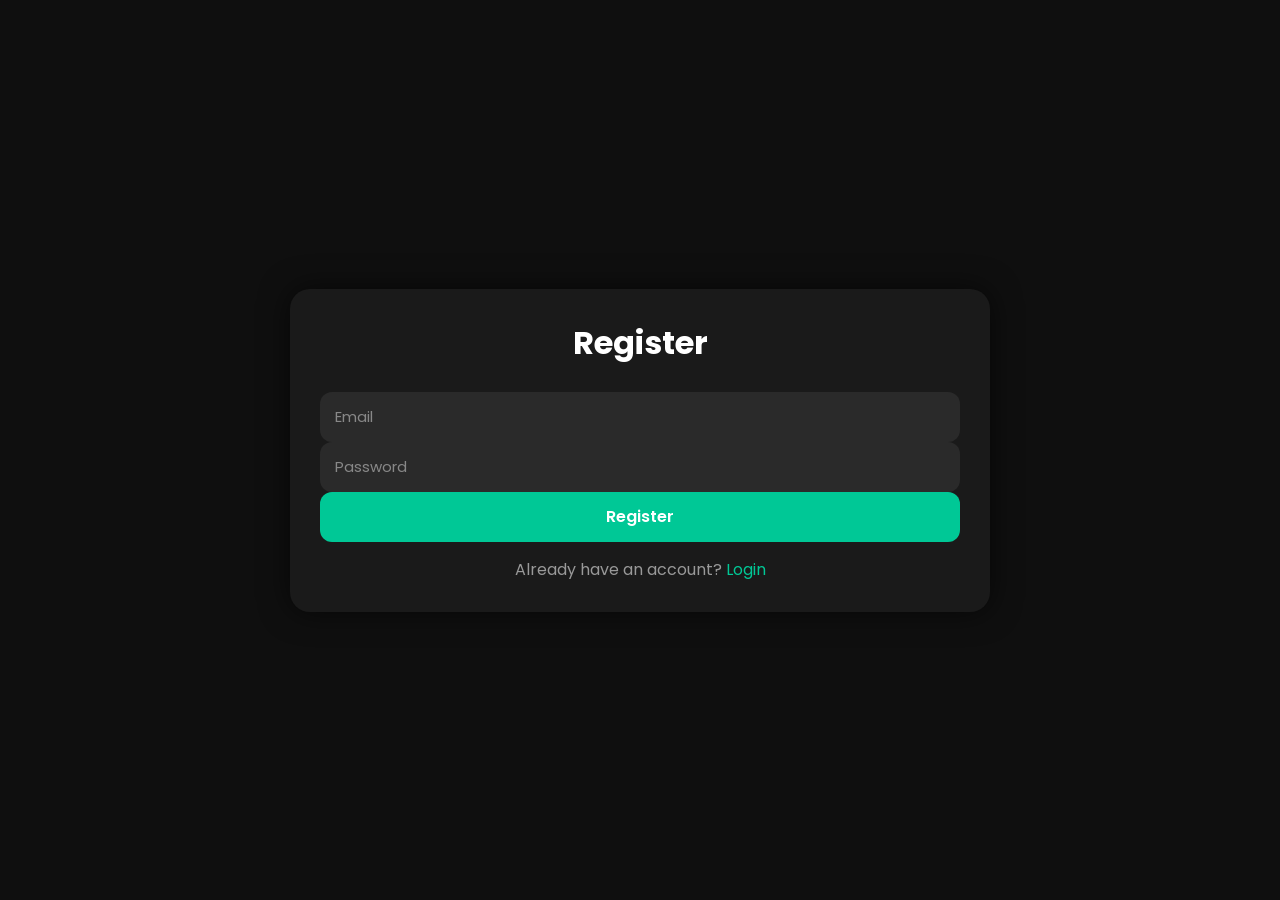
==== register.html @ 64394c1f "Add files via upload" ====
<!DOCTYPE html>
<html>
<head>
    <title>Register</title>
    <link rel="stylesheet" href="style.css">
</head>
<body>

<div class="container">

    <h2>Register</h2>

    <input type="email"
           id="email"
           placeholder="Email"
           required>

    <input type="password"
           id="password"
           placeholder="Password"
           required
           onkeypress="if(event.key==='Enter') register()">

    <button onclick="register()">Register</button>

    <p>
        Already have an account?
        <a href="index.html">Login</a>
    </p>

</div>

<script src="main.js"></script>

</body>
</html>
---- style.css ----
@import url('https://fonts.googleapis.com/css2?family=Poppins:wght@300;400;500;600;700&display=swap');

*{
    margin:0;
    padding:0;
    box-sizing:border-box;
    font-family:'Poppins',sans-serif;
}

body{
    min-height:100vh;
    display:flex;
    justify-content:center;
    align-items:center;
    background:#0f0f0f;
    padding:20px;
}

/* Main Container */

.container{
    width:100%;
    max-width:700px;
    background:#1a1a1a;
    border-radius:20px;
    padding:30px;
    box-shadow:0 0 30px rgba(0,0,0,0.6);
    animation:fadeIn .8s ease;
}

@keyframes fadeIn{
    from{
        opacity:0;
        transform:translateY(30px);
    }
    to{
        opacity:1;
        transform:translateY(0);
    }
}

h2{
    text-align:center;
    color:white;
    margin-bottom:25px;
    font-size:32px;
}

/* Inputs */

input[type="email"],
input[type="password"],
input[type="text"]{
    width:100%;
    height:50px;
    padding:0 15px;
    border:none;
    border-radius:12px;
    background:#2a2a2a;
    color:white;
    font-size:15px;
    transition:.3s;
}

input::placeholder{
    color:#888;
}

input:focus{
    outline:none;
    box-shadow:0 0 12px rgba(0,200,150,.4);
}

/* Login/Register Button */

.container > button{
    width:100%;
    height:50px;
    border:none;
    border-radius:12px;
    background:#00c896;
    color:white;
    font-size:16px;
    font-weight:600;
    cursor:pointer;
    transition:.3s;
}

.container > button:hover{
    transform:translateY(-2px);
    background:#00b184;
}

/* Links */

p{
    text-align:center;
    color:#999;
    margin-top:15px;
}

a{
    color:#00c896;
    text-decoration:none;
}

a:hover{
    text-decoration:underline;
}

/* Add Todo Section */

.add-todo{
    display:flex;
    align-items:center;
    gap:12px;
    width:100%;
    margin-bottom:25px;
}

.add-todo input{
    flex:1;
    margin:0;
}

.add-todo button{
    width:120px;
    height:50px;
    border:none;
    border-radius:12px;
    background:#00c896;
    color:white;
    font-size:15px;
    font-weight:600;
    cursor:pointer;
    transition:.3s;
}

.add-todo button:hover{
    background:#00b184;
    transform:translateY(-2px);
}

/* Todo List */

.todo-cards{
    display:flex;
    flex-direction:column;
    gap:12px;
}

/* Todo Card */

.todo-card{
    display:flex;
    align-items:center;
    gap:15px;
    width:100%;
    min-height:65px;
    padding:15px;
    background:#242424;
    border-radius:12px;
    border:1px solid #333;
    animation:slideUp .4s ease;
    transition:.3s;
}

.todo-card:hover{
    transform:translateX(5px);
    border-color:#00c896;
}

@keyframes slideUp{
    from{
        opacity:0;
        transform:translateY(20px);
    }
    to{
        opacity:1;
        transform:translateY(0);
    }
}

.todo-card input[type="checkbox"]{
    width:20px;
    height:20px;
    margin:0;
    cursor:pointer;
}

.todo-card span{
    flex:1;
    color:white;
    font-size:16px;
    font-weight:500;
}

.todo-card button{
    width:90px;
    height:40px;
    border:none;
    border-radius:8px;
    background:#ff4444;
    color:white;
    font-weight:600;
    cursor:pointer;
    transition:.3s;
}

.todo-card button:hover{
    background:#e53935;
}

/* Empty Message */

#empty-message{
    text-align:center;
    color:#888;
    padding:20px;
}

/* Mobile */

@media(max-width:600px){

    .container{
        padding:20px;
    }

    .add-todo{
        flex-direction:column;
    }

    .add-todo button{
        width:100%;
    }

    .todo-card{
        flex-wrap:wrap;
    }

    .todo-card button{
        width:100%;
    }
}
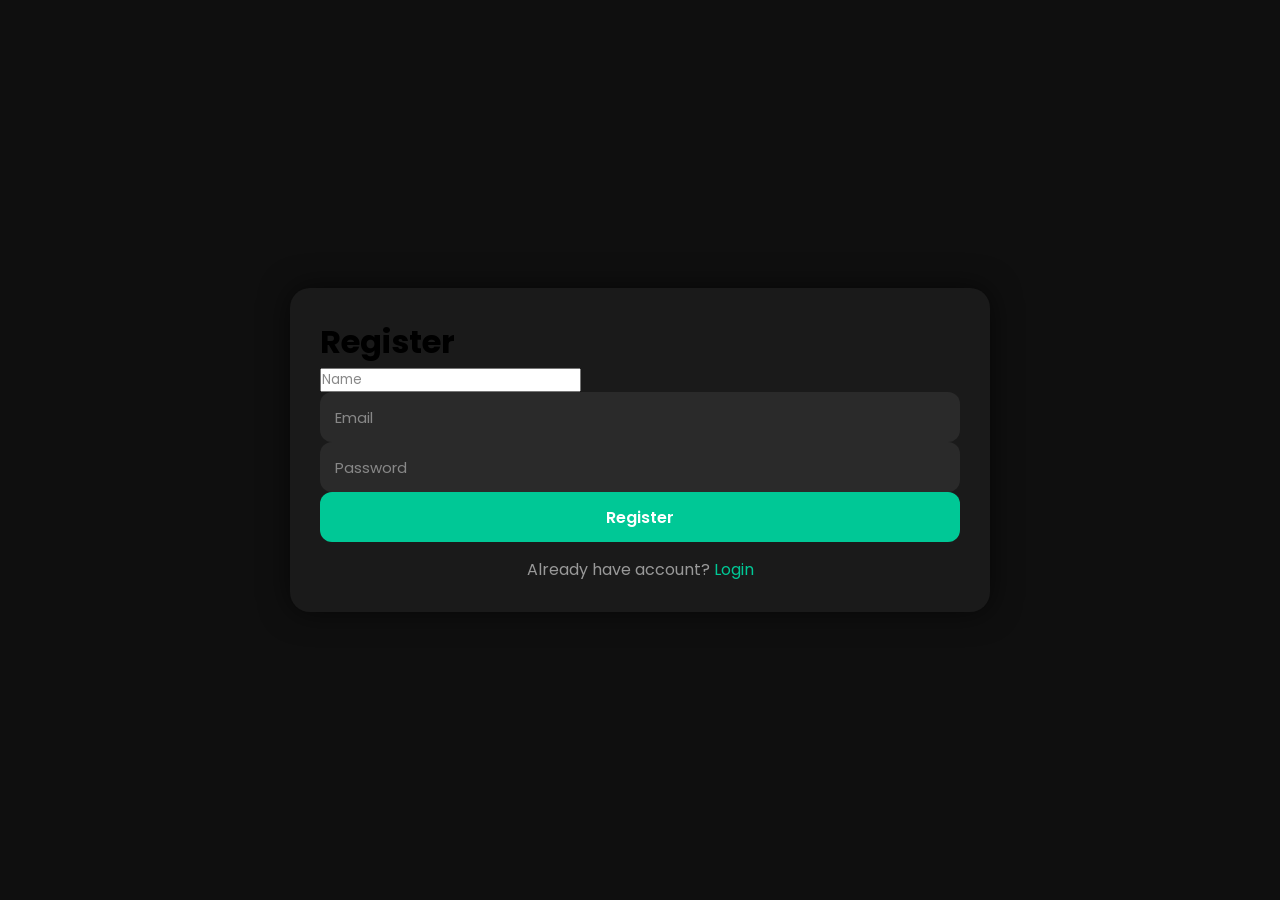
==== commit 694f3acf: "Update register.html" ====
--- a/register.html
+++ b/register.html
@@ -1,36 +1,60 @@
 <!DOCTYPE html>
 <html>
+
 <head>
-    <title>Register</title>
-    <link rel="stylesheet" href="style.css">
+
+<title>Register</title>
+
+<link rel="stylesheet" href="style.css">
+
 </head>
+
+
 <body>
+
 
 <div class="container">
 
-    <h2>Register</h2>
 
-    <input type="email"
-           id="email"
-           placeholder="Email"
-           required>
+<h1>Register</h1>
 
-    <input type="password"
-           id="password"
-           placeholder="Password"
-           required
-           onkeypress="if(event.key==='Enter') register()">
 
-    <button onclick="register()">Register</button>
+<input id="name"
+       placeholder="Name">
 
-    <p>
-        Already have an account?
-        <a href="index.html">Login</a>
-    </p>
+
+<input id="email"
+       type="email"
+       placeholder="Email">
+
+
+<input id="password"
+       type="password"
+       placeholder="Password">
+
+
+
+<button onclick="register()">
+Register
+</button>
+
+
+
+<p>
+Already have account?
+<a href="index.html">
+Login
+</a>
+</p>
+
 
 </div>
 
+
+
 <script src="main.js"></script>
 
+
 </body>
-</html>+
+</html>
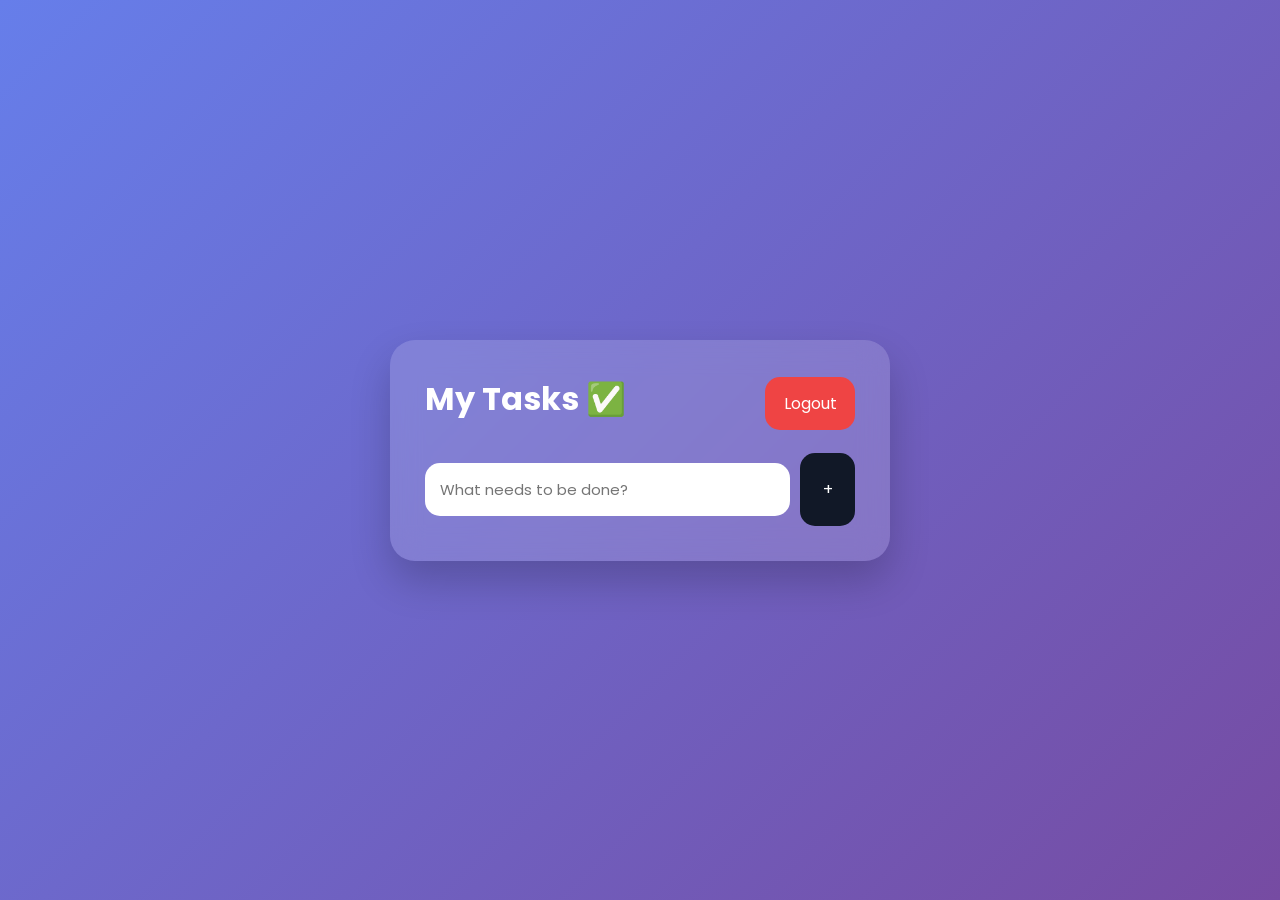
==== commit 38b27a75: "commit the files" ====
--- a/register.html
+++ b/register.html
@@ -1,51 +1,83 @@
 <!DOCTYPE html>
-<html>
+
+<html lang="en">
+
 
 <head>
 
-<title>Register</title>
+<meta charset="UTF-8">
+
+<meta name="viewport"
+content="width=device-width,initial-scale=1.0">
+
+
+<title>My Todos</title>
+
 
 <link rel="stylesheet" href="style.css">
+
 
 </head>
 
 
-<body>
 
-
-<div class="container">
-
-
-<h1>Register</h1>
-
-
-<input id="name"
-       placeholder="Name">
-
-
-<input id="email"
-       type="email"
-       placeholder="Email">
-
-
-<input id="password"
-       type="password"
-       placeholder="Password">
+<body onload="loadTodos()">
 
 
 
-<button onclick="register()">
-Register
+<div class="background"></div>
+
+
+<div class="card todo-card">
+
+
+
+<div class="header">
+
+
+<h1>
+My Tasks ✅
+</h1>
+
+
+<button class="logout"
+onclick="logout()">
+
+Logout
+
 </button>
 
 
+</div>
 
-<p>
-Already have account?
-<a href="index.html">
-Login
-</a>
-</p>
+
+
+
+<div class="add-box">
+
+
+<input
+id="todoTitle"
+placeholder="What needs to be done?">
+
+
+<button onclick="addTodo()">
+
++
+
+</button>
+
+
+</div>
+
+
+
+
+<ul id="todoList">
+
+</ul>
+
+
 
 
 </div>
@@ -57,4 +89,4 @@
 
 </body>
 
-</html>
+</html>
--- a/style.css
+++ b/style.css
@@ -1,245 +1,379 @@
 @import url('https://fonts.googleapis.com/css2?family=Poppins:wght@300;400;500;600;700&display=swap');
 
+
 *{
-    margin:0;
-    padding:0;
-    box-sizing:border-box;
-    font-family:'Poppins',sans-serif;
-}
+
+margin:0;
+padding:0;
+box-sizing:border-box;
+font-family:'Poppins',sans-serif;
+
+}
+
 
 body{
-    min-height:100vh;
-    display:flex;
-    justify-content:center;
-    align-items:center;
-    background:#0f0f0f;
-    padding:20px;
-}
-
-/* Main Container */
-
-.container{
-    width:100%;
-    max-width:700px;
-    background:#1a1a1a;
-    border-radius:20px;
-    padding:30px;
-    box-shadow:0 0 30px rgba(0,0,0,0.6);
-    animation:fadeIn .8s ease;
-}
-
-@keyframes fadeIn{
-    from{
-        opacity:0;
-        transform:translateY(30px);
-    }
-    to{
-        opacity:1;
-        transform:translateY(0);
-    }
-}
-
-h2{
-    text-align:center;
-    color:white;
-    margin-bottom:25px;
-    font-size:32px;
-}
-
-/* Inputs */
-
-input[type="email"],
-input[type="password"],
-input[type="text"]{
-    width:100%;
-    height:50px;
-    padding:0 15px;
-    border:none;
-    border-radius:12px;
-    background:#2a2a2a;
-    color:white;
-    font-size:15px;
-    transition:.3s;
-}
-
-input::placeholder{
-    color:#888;
-}
-
-input:focus{
-    outline:none;
-    box-shadow:0 0 12px rgba(0,200,150,.4);
-}
-
-/* Login/Register Button */
-
-.container > button{
-    width:100%;
-    height:50px;
-    border:none;
-    border-radius:12px;
-    background:#00c896;
-    color:white;
-    font-size:16px;
-    font-weight:600;
-    cursor:pointer;
-    transition:.3s;
-}
-
-.container > button:hover{
-    transform:translateY(-2px);
-    background:#00b184;
-}
-
-/* Links */
+
+min-height:100vh;
+
+display:flex;
+
+justify-content:center;
+
+align-items:center;
+
+overflow:hidden;
+
+
+}
+
+
+.background{
+
+
+position:absolute;
+
+width:100%;
+
+height:100%;
+
+background:
+linear-gradient(
+135deg,
+#667eea,
+#764ba2
+);
+
+
+animation:bgmove 8s infinite alternate;
+
+
+}
+
+
+@keyframes bgmove{
+
+
+from{
+
+transform:scale(1);
+
+}
+
+
+to{
+
+transform:scale(1.2);
+
+}
+
+
+}
+
+
+
+.card{
+
+
+position:relative;
+
+width:400px;
+
+padding:35px;
+
+background:
+rgba(255,255,255,0.15);
+
+
+backdrop-filter:blur(15px);
+
+
+border-radius:25px;
+
+
+box-shadow:
+0 20px 40px rgba(0,0,0,0.2);
+
+
+animation:slide 0.8s;
+
+
+color:white;
+
+
+}
+
+
+
+@keyframes slide{
+
+
+from{
+
+opacity:0;
+
+transform:translateY(50px);
+
+}
+
+
+to{
+
+opacity:1;
+
+transform:translateY(0);
+
+}
+
+
+}
+
+
+
+
+h1{
+
+text-align:center;
+
+margin-bottom:10px;
+
+}
+
+
+.subtitle{
+
+
+text-align:center;
+
+margin-bottom:25px;
+
+opacity:.8;
+
+}
+
+
+
+input{
+
+
+width:100%;
+
+padding:15px;
+
+margin:10px 0;
+
+
+border:none;
+
+outline:none;
+
+
+border-radius:15px;
+
+
+background:white;
+
+
+font-size:15px;
+
+
+}
+
+
+
+
+button{
+
+
+width:100%;
+
+padding:14px;
+
+
+border:none;
+
+
+border-radius:15px;
+
+
+background:#111827;
+
+
+color:white;
+
+
+font-size:16px;
+
+
+cursor:pointer;
+
+
+transition:.3s;
+
+
+}
+
+
+
+button:hover{
+
+
+transform:translateY(-3px);
+
+
+background:#000;
+
+
+}
+
+
+
+a{
+
+color:#fff;
+
+font-weight:600;
+
+}
+
+
 
 p{
-    text-align:center;
-    color:#999;
-    margin-top:15px;
-}
-
-a{
-    color:#00c896;
-    text-decoration:none;
-}
-
-a:hover{
-    text-decoration:underline;
-}
-
-/* Add Todo Section */
-
-.add-todo{
-    display:flex;
-    align-items:center;
-    gap:12px;
-    width:100%;
-    margin-bottom:25px;
-}
-
-.add-todo input{
-    flex:1;
-    margin:0;
-}
-
-.add-todo button{
-    width:120px;
-    height:50px;
-    border:none;
-    border-radius:12px;
-    background:#00c896;
-    color:white;
-    font-size:15px;
-    font-weight:600;
-    cursor:pointer;
-    transition:.3s;
-}
-
-.add-todo button:hover{
-    background:#00b184;
-    transform:translateY(-2px);
-}
-
-/* Todo List */
-
-.todo-cards{
-    display:flex;
-    flex-direction:column;
-    gap:12px;
-}
-
-/* Todo Card */
+
+text-align:center;
+
+margin-top:20px;
+
+}
+
+
+
+
+/* Todo */
+
 
 .todo-card{
-    display:flex;
-    align-items:center;
-    gap:15px;
-    width:100%;
-    min-height:65px;
-    padding:15px;
-    background:#242424;
-    border-radius:12px;
-    border:1px solid #333;
-    animation:slideUp .4s ease;
-    transition:.3s;
-}
-
-.todo-card:hover{
-    transform:translateX(5px);
-    border-color:#00c896;
-}
-
-@keyframes slideUp{
-    from{
-        opacity:0;
-        transform:translateY(20px);
-    }
-    to{
-        opacity:1;
-        transform:translateY(0);
-    }
-}
-
-.todo-card input[type="checkbox"]{
-    width:20px;
-    height:20px;
-    margin:0;
-    cursor:pointer;
-}
-
-.todo-card span{
-    flex:1;
-    color:white;
-    font-size:16px;
-    font-weight:500;
-}
-
-.todo-card button{
-    width:90px;
-    height:40px;
-    border:none;
-    border-radius:8px;
-    background:#ff4444;
-    color:white;
-    font-weight:600;
-    cursor:pointer;
-    transition:.3s;
-}
-
-.todo-card button:hover{
-    background:#e53935;
-}
-
-/* Empty Message */
-
-#empty-message{
-    text-align:center;
-    color:#888;
-    padding:20px;
-}
-
-/* Mobile */
-
-@media(max-width:600px){
-
-    .container{
-        padding:20px;
-    }
-
-    .add-todo{
-        flex-direction:column;
-    }
-
-    .add-todo button{
-        width:100%;
-    }
-
-    .todo-card{
-        flex-wrap:wrap;
-    }
-
-    .todo-card button{
-        width:100%;
-    }
+
+width:500px;
+
+}
+
+
+
+.header{
+
+
+display:flex;
+
+justify-content:space-between;
+
+align-items:center;
+
+
+}
+
+
+
+.logout{
+
+
+width:90px;
+
+background:#ef4444;
+
+
+}
+
+
+
+.add-box{
+
+
+display:flex;
+
+gap:10px;
+
+margin-top:20px;
+
+
+}
+
+
+
+.add-box button{
+
+
+width:60px;
+
+
+}
+
+
+
+li{
+
+
+list-style:none;
+
+
+margin-top:15px;
+
+
+padding:15px;
+
+
+background:
+rgba(255,255,255,.2);
+
+
+border-radius:15px;
+
+
+display:flex;
+
+
+justify-content:space-between;
+
+
+animation:pop .4s;
+
+
+}
+
+
+
+@keyframes pop{
+
+
+from{
+
+transform:scale(.8);
+
+opacity:0;
+
+}
+
+
+to{
+
+transform:scale(1);
+
+opacity:1;
+
+}
+
+
+}
+
+
+
+.delete{
+
+
+width:auto;
+
+padding:8px 12px;
+
+background:#ef4444;
+
+
 }
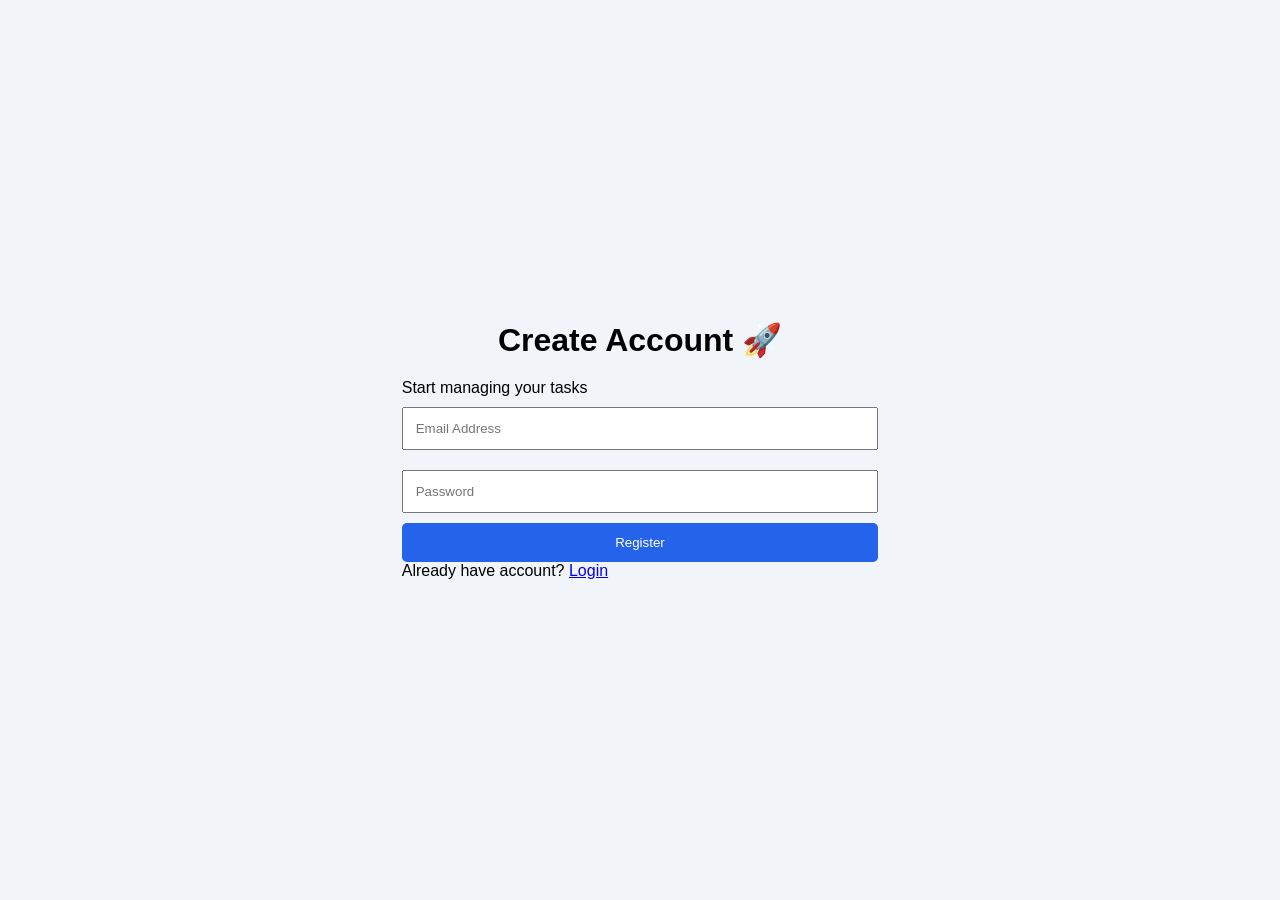
==== commit 33765e7c: "commit" ====
--- a/register.html
+++ b/register.html
@@ -1,7 +1,5 @@
 <!DOCTYPE html>
-
 <html lang="en">
-
 
 <head>
 
@@ -11,7 +9,7 @@
 content="width=device-width,initial-scale=1.0">
 
 
-<title>My Todos</title>
+<title>Create Account</title>
 
 
 <link rel="stylesheet" href="style.css">
@@ -20,64 +18,57 @@
 </head>
 
 
-
-<body onload="loadTodos()">
-
+<body>
 
 
 <div class="background"></div>
 
 
-<div class="card todo-card">
+<div class="card">
+
+
+<h1>
+Create Account 🚀
+</h1>
+
+
+<p class="subtitle">
+Start managing your tasks
+</p>
 
 
 
-<div class="header">
+<input
+id="email"
+type="email"
+placeholder="Email Address">
 
 
-<h1>
-My Tasks ✅
-</h1>
+<input
+id="password"
+type="password"
+placeholder="Password">
 
 
-<button class="logout"
-onclick="logout()">
+<button onclick="register()">
 
-Logout
+Register
 
 </button>
 
 
-</div>
 
+<p>
 
+Already have account?
 
+<a href="index.html">
 
-<div class="add-box">
+Login
 
+</a>
 
-<input
-id="todoTitle"
-placeholder="What needs to be done?">
-
-
-<button onclick="addTodo()">
-
-+
-
-</button>
-
-
-</div>
-
-
-
-
-<ul id="todoList">
-
-</ul>
-
-
+</p>
 
 
 </div>
--- a/style.css
+++ b/style.css
@@ -1,379 +1,131 @@
-@import url('https://fonts.googleapis.com/css2?family=Poppins:wght@300;400;500;600;700&display=swap');
-
-
 *{
-
-margin:0;
-padding:0;
-box-sizing:border-box;
-font-family:'Poppins',sans-serif;
-
+    margin:0;
+    padding:0;
+    box-sizing:border-box;
+    font-family:Arial;
 }
 
 
 body{
 
-min-height:100vh;
+    height:100vh;
+    background:#f1f5f9;
 
-display:flex;
-
-justify-content:center;
-
-align-items:center;
-
-overflow:hidden;
-
+    display:flex;
+    justify-content:center;
+    align-items:center;
 
 }
 
 
-.background{
+.container{
 
+    width:400px;
 
-position:absolute;
+    background:white;
 
-width:100%;
+    padding:30px;
 
-height:100%;
+    border-radius:10px;
 
-background:
-linear-gradient(
-135deg,
-#667eea,
-#764ba2
-);
-
-
-animation:bgmove 8s infinite alternate;
-
+    box-shadow:0 5px 20px #ccc;
 
 }
 
 
-@keyframes bgmove{
+h1{
 
-
-from{
-
-transform:scale(1);
+    text-align:center;
+    margin-bottom:20px;
 
 }
 
 
-to{
+input{
 
-transform:scale(1.2);
+    width:100%;
+
+    padding:12px;
+
+    margin:10px 0;
 
 }
 
 
-}
+button{
 
+    width:100%;
 
+    padding:12px;
 
-.card{
+    background:#2563eb;
 
+    color:white;
 
-position:relative;
+    border:none;
 
-width:400px;
+    border-radius:5px;
 
-padding:35px;
-
-background:
-rgba(255,255,255,0.15);
-
-
-backdrop-filter:blur(15px);
-
-
-border-radius:25px;
-
-
-box-shadow:
-0 20px 40px rgba(0,0,0,0.2);
-
-
-animation:slide 0.8s;
-
-
-color:white;
-
+    cursor:pointer;
 
 }
 
 
+.header{
 
-@keyframes slide{
+    display:flex;
 
-
-from{
-
-opacity:0;
-
-transform:translateY(50px);
+    justify-content:space-between;
 
 }
 
 
-to{
+.logout{
 
-opacity:1;
+    width:auto;
 
-transform:translateY(0);
+    background:red;
 
 }
 
 
-}
+.todo-input{
 
+    display:flex;
 
-
-
-h1{
-
-text-align:center;
-
-margin-bottom:10px;
+    gap:10px;
 
 }
 
 
-.subtitle{
+.todo-input button{
 
-
-text-align:center;
-
-margin-bottom:25px;
-
-opacity:.8;
+    width:100px;
 
 }
 
 
+li{
 
-input{
+    list-style:none;
 
+    background:#eee;
 
-width:100%;
+    padding:12px;
 
-padding:15px;
+    margin-top:10px;
 
-margin:10px 0;
+    display:flex;
 
-
-border:none;
-
-outline:none;
-
-
-border-radius:15px;
-
-
-background:white;
-
-
-font-size:15px;
-
+    justify-content:space-between;
 
 }
 
 
+.delete{
 
+    width:auto;
 
-button{
-
-
-width:100%;
-
-padding:14px;
-
-
-border:none;
-
-
-border-radius:15px;
-
-
-background:#111827;
-
-
-color:white;
-
-
-font-size:16px;
-
-
-cursor:pointer;
-
-
-transition:.3s;
-
+    background:red;
 
 }
-
-
-
-button:hover{
-
-
-transform:translateY(-3px);
-
-
-background:#000;
-
-
-}
-
-
-
-a{
-
-color:#fff;
-
-font-weight:600;
-
-}
-
-
-
-p{
-
-text-align:center;
-
-margin-top:20px;
-
-}
-
-
-
-
-/* Todo */
-
-
-.todo-card{
-
-width:500px;
-
-}
-
-
-
-.header{
-
-
-display:flex;
-
-justify-content:space-between;
-
-align-items:center;
-
-
-}
-
-
-
-.logout{
-
-
-width:90px;
-
-background:#ef4444;
-
-
-}
-
-
-
-.add-box{
-
-
-display:flex;
-
-gap:10px;
-
-margin-top:20px;
-
-
-}
-
-
-
-.add-box button{
-
-
-width:60px;
-
-
-}
-
-
-
-li{
-
-
-list-style:none;
-
-
-margin-top:15px;
-
-
-padding:15px;
-
-
-background:
-rgba(255,255,255,.2);
-
-
-border-radius:15px;
-
-
-display:flex;
-
-
-justify-content:space-between;
-
-
-animation:pop .4s;
-
-
-}
-
-
-
-@keyframes pop{
-
-
-from{
-
-transform:scale(.8);
-
-opacity:0;
-
-}
-
-
-to{
-
-transform:scale(1);
-
-opacity:1;
-
-}
-
-
-}
-
-
-
-.delete{
-
-
-width:auto;
-
-padding:8px 12px;
-
-background:#ef4444;
-
-
-}
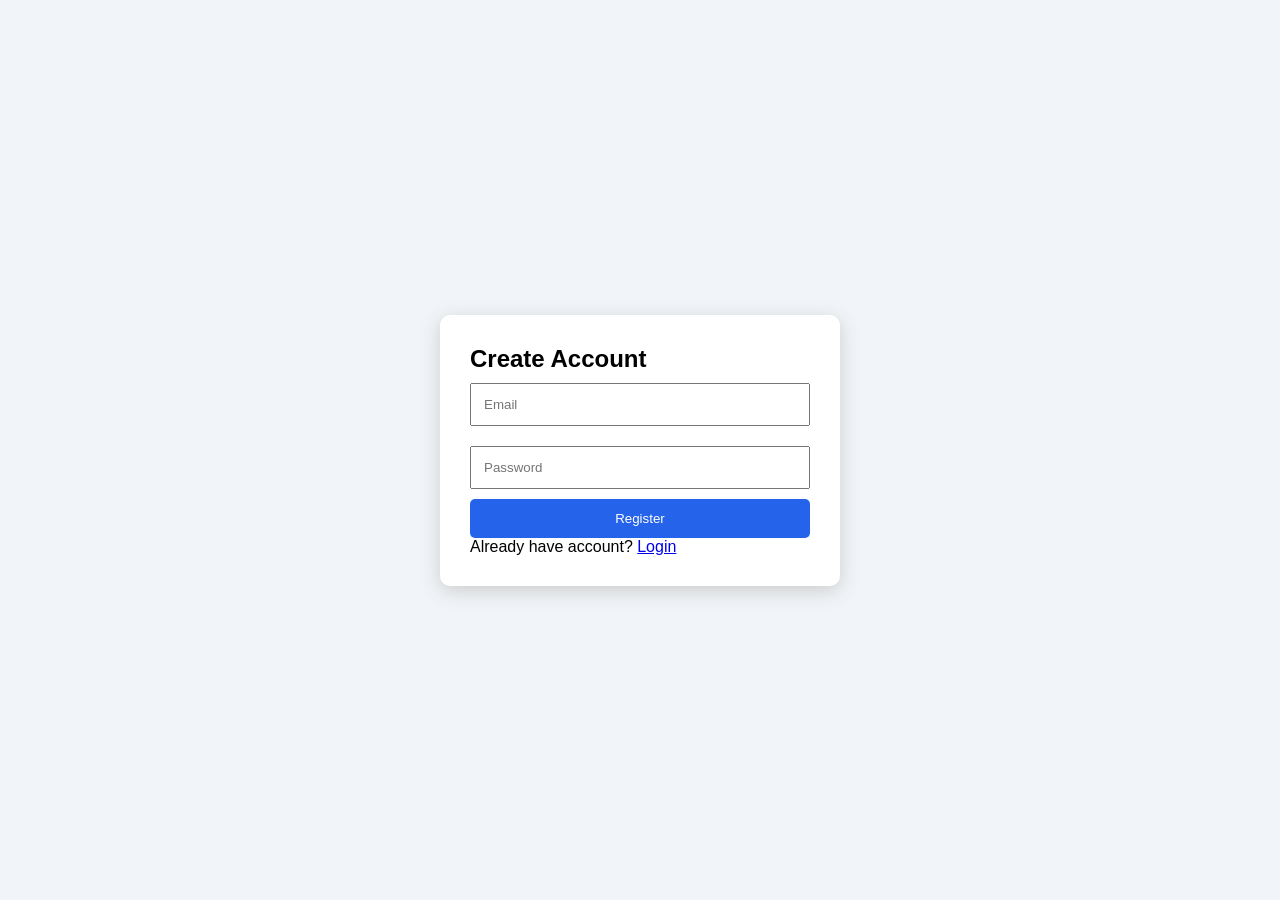
==== commit d3b5d185: "commite" ====
--- a/register.html
+++ b/register.html
@@ -1,83 +1,46 @@
 <!DOCTYPE html>
-<html lang="en">
-
+<html>
 <head>
-
-<meta charset="UTF-8">
-
-<meta name="viewport"
-content="width=device-width,initial-scale=1.0">
-
-
-<title>Create Account</title>
-
-
-<link rel="stylesheet" href="style.css">
-
-
+    <title>Register</title>
+    <link rel="stylesheet" href="style.css">
 </head>
-
 
 <body>
 
+<div class="container">
 
-<div class="background"></div>
+<h2>Create Account</h2>
 
 
-<div class="card">
+<input 
+type="email" 
+id="email"
+placeholder="Email">
 
 
-<h1>
-Create Account 🚀
-</h1>
-
-
-<p class="subtitle">
-Start managing your tasks
-</p>
-
-
-
-<input
-id="email"
-type="email"
-placeholder="Email Address">
-
-
-<input
+<input 
+type="password"
 id="password"
-type="password"
 placeholder="Password">
 
 
 <button onclick="register()">
-
 Register
-
 </button>
 
 
-
 <p>
-
 Already have account?
-
 <a href="index.html">
-
 Login
-
 </a>
-
 </p>
 
 
 </div>
 
 
-
 <script src="main.js"></script>
 
-
 </body>
-
 </html>
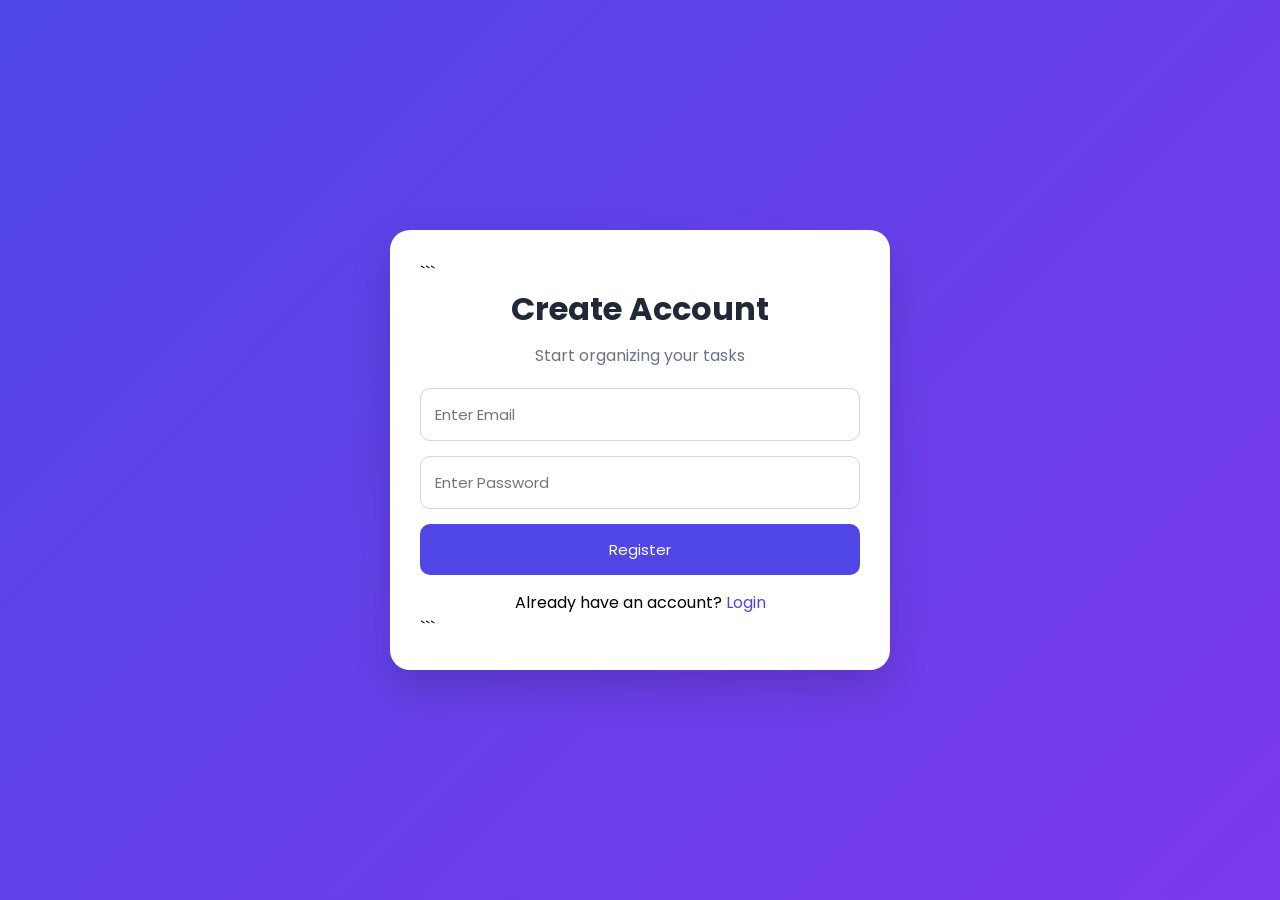
==== commit a072afa0: "." ====
--- a/register.html
+++ b/register.html
@@ -1,46 +1,45 @@
 <!DOCTYPE html>
-<html>
+
+<html lang="en">
+
 <head>
-    <title>Register</title>
+    <meta charset="UTF-8">
+    <meta name="viewport" content="width=device-width, initial-scale=1.0">
+    <title>Create Account</title>
     <link rel="stylesheet" href="style.css">
 </head>
 
 <body>
 
-<div class="container">
+<div class="auth-card">
 
-<h2>Create Account</h2>
+```
+<h1>Create Account</h1>
+<p class="subtitle">Start organizing your tasks</p>
 
+<input
+    type="email"
+    id="email"
+    placeholder="Enter Email">
 
-<input 
-type="email" 
-id="email"
-placeholder="Email">
-
-
-<input 
-type="password"
-id="password"
-placeholder="Password">
-
+<input
+    type="password"
+    id="password"
+    placeholder="Enter Password">
 
 <button onclick="register()">
-Register
+    Register
 </button>
 
-
-<p>
-Already have account?
-<a href="index.html">
-Login
-</a>
+<p class="link-text">
+    Already have an account?
+    <a href="index.html">Login</a>
 </p>
-
+```
 
 </div>
-
 
 <script src="main.js"></script>
 
 </body>
-</html>+</html>
--- a/style.css
+++ b/style.css
@@ -1,131 +1,123 @@
+@import url('https://fonts.googleapis.com/css2?family=Poppins:wght@300;400;500;600&display=swap');
+
 *{
     margin:0;
     padding:0;
     box-sizing:border-box;
-    font-family:Arial;
+    font-family:'Poppins',sans-serif;
 }
 
-
 body{
-
-    height:100vh;
-    background:#f1f5f9;
-
+    min-height:100vh;
     display:flex;
     justify-content:center;
     align-items:center;
-
+    background:linear-gradient(135deg,#4f46e5,#7c3aed);
+    padding:20px;
 }
 
-
-.container{
-
-    width:400px;
-
-    background:white;
-
+.auth-card,
+.todo-wrapper{
+    width:100%;
+    max-width:500px;
+    background:#fff;
+    border-radius:20px;
     padding:30px;
-
-    border-radius:10px;
-
-    box-shadow:0 5px 20px #ccc;
-
+    box-shadow:0 20px 40px rgba(0,0,0,.15);
 }
 
+h1{
+    text-align:center;
+    margin-bottom:10px;
+    color:#1f2937;
+}
 
-h1{
-
+.subtitle{
     text-align:center;
     margin-bottom:20px;
-
+    color:#6b7280;
 }
 
-
 input{
-
     width:100%;
-
-    padding:12px;
-
-    margin:10px 0;
-
+    padding:14px;
+    border:1px solid #d1d5db;
+    border-radius:10px;
+    margin-bottom:15px;
+    font-size:15px;
 }
 
-
 button{
-
     width:100%;
-
-    padding:12px;
-
-    background:#2563eb;
-
+    padding:14px;
+    border:none;
+    border-radius:10px;
+    background:#4f46e5;
     color:white;
-
-    border:none;
-
-    border-radius:5px;
-
     cursor:pointer;
-
+    font-size:15px;
 }
 
-
-.header{
-
-    display:flex;
-
-    justify-content:space-between;
-
+button:hover{
+    opacity:.9;
 }
 
-
-.logout{
-
-    width:auto;
-
-    background:red;
-
+.link-text{
+    text-align:center;
+    margin-top:15px;
 }
 
-
-.todo-input{
-
-    display:flex;
-
-    gap:10px;
-
+a{
+    color:#4f46e5;
+    text-decoration:none;
 }
 
-
-.todo-input button{
-
-    width:100px;
-
+.todo-header{
+    display:flex;
+    justify-content:space-between;
+    align-items:center;
+    margin-bottom:20px;
 }
 
-
-li{
-
-    list-style:none;
-
-    background:#eee;
-
-    padding:12px;
-
-    margin-top:10px;
-
-    display:flex;
-
-    justify-content:space-between;
-
+.logout-btn{
+    width:auto;
+    background:#dc2626;
+    padding:10px 18px;
 }
 
+.add-todo{
+    display:flex;
+    gap:10px;
+    margin-bottom:20px;
+}
 
-.delete{
+.add-todo button{
+    width:100px;
+}
 
+.todo-card{
+    display:flex;
+    justify-content:space-between;
+    align-items:center;
+    padding:15px;
+    margin-bottom:10px;
+    background:#f3f4f6;
+    border-radius:10px;
+}
+
+.todo-left{
+    display:flex;
+    align-items:center;
+    gap:10px;
+}
+
+.completed{
+    text-decoration:line-through;
+    color:gray;
+}
+
+.delete-btn{
     width:auto;
-
-    background:red;
-
-}
+    background:#dc2626;
+    padding:8px 12px;
+}
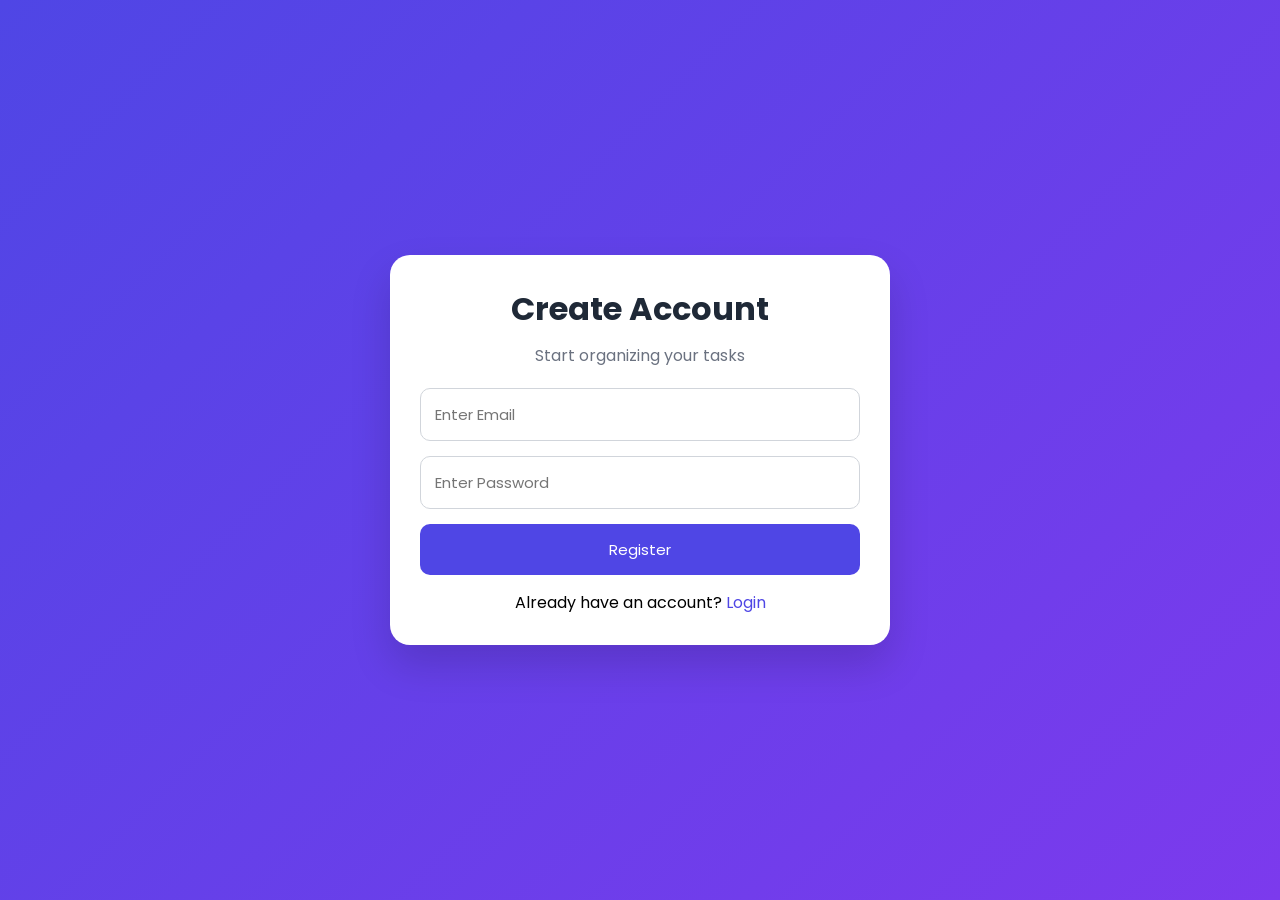
==== commit dc7a6643: "commit" ====
--- a/register.html
+++ b/register.html
@@ -13,7 +13,7 @@
 
 <div class="auth-card">
 
-```
+
 <h1>Create Account</h1>
 <p class="subtitle">Start organizing your tasks</p>
 
@@ -35,7 +35,7 @@
     Already have an account?
     <a href="index.html">Login</a>
 </p>
-```
+
 
 </div>
 
